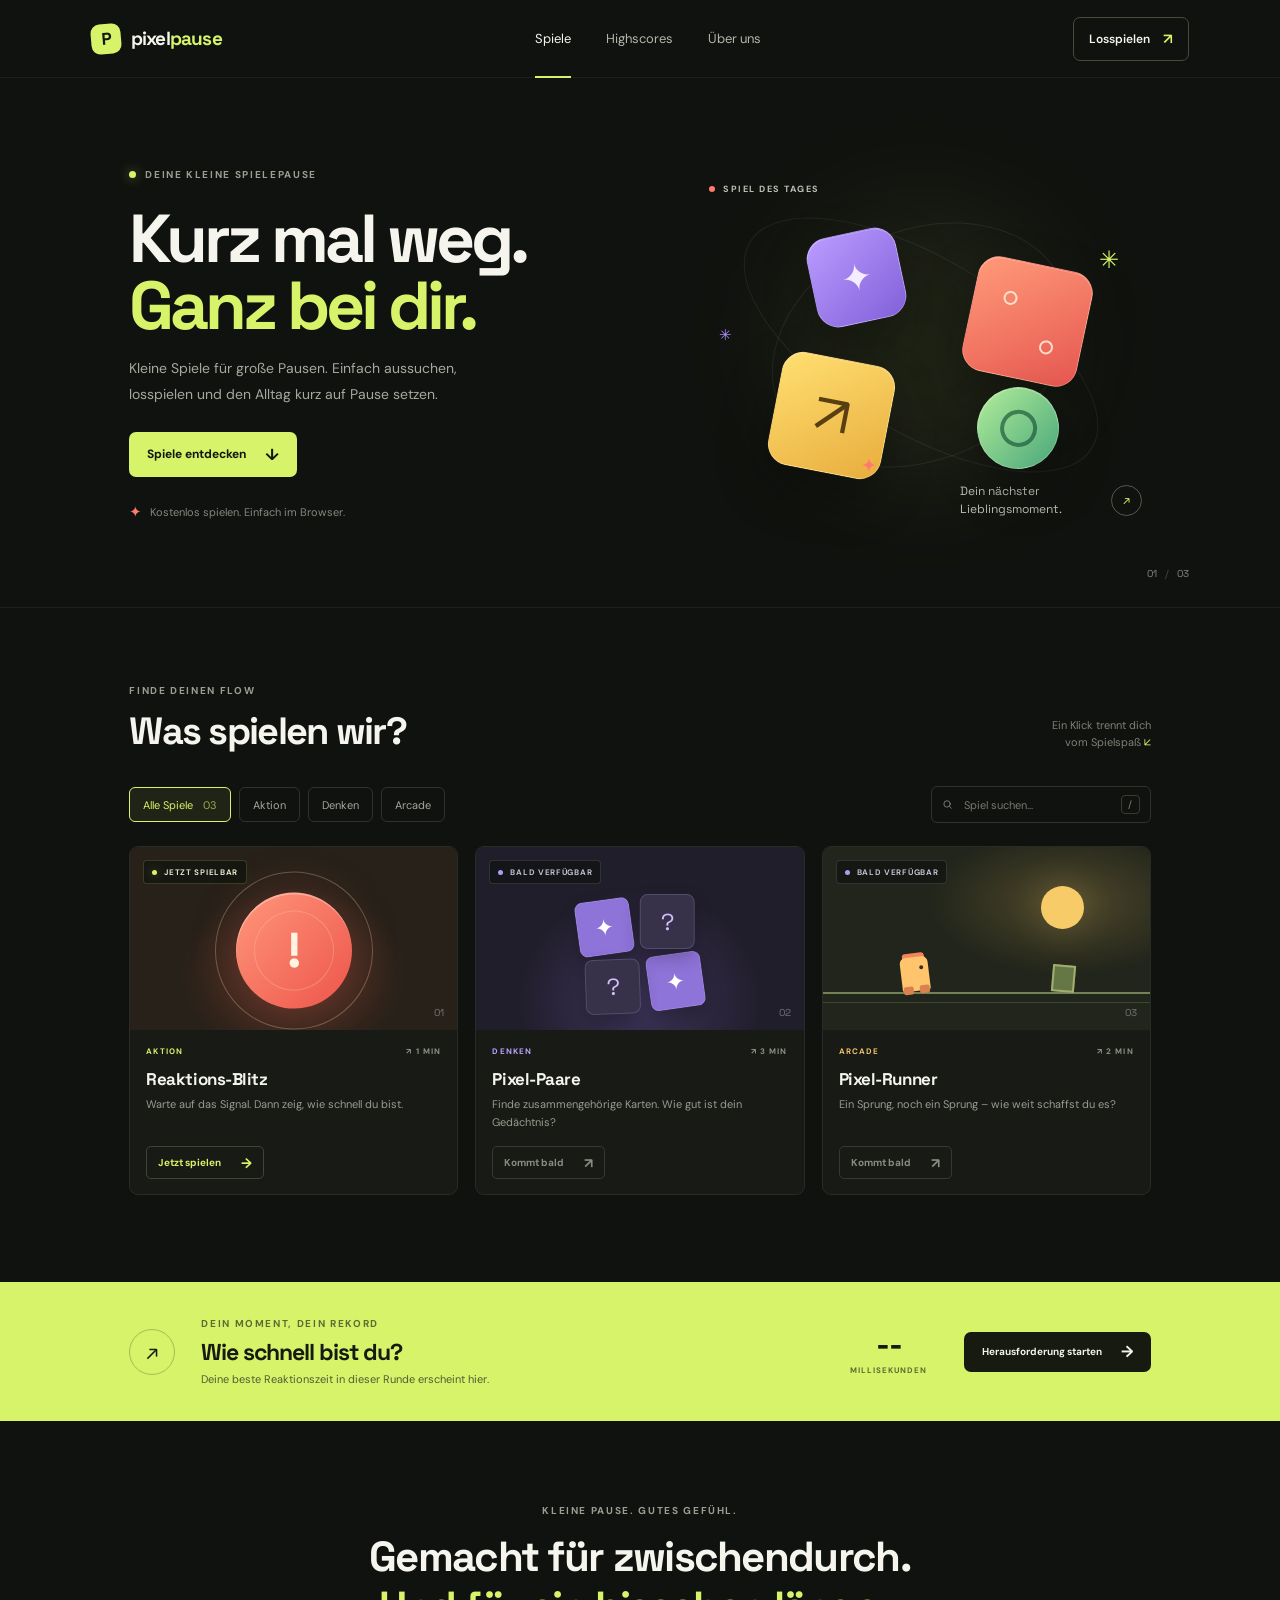
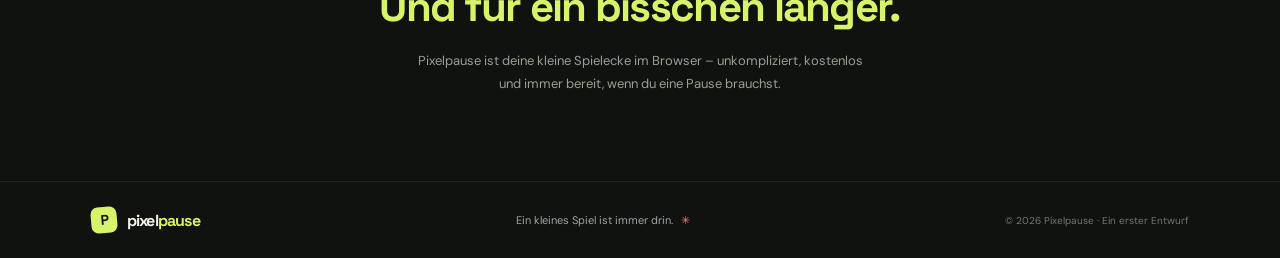
==== index.html @ c8455faa "Create first minigames platform draft Co-authored-by: Copilot <223556219+Copilot@users.noreply.githu" ====
<!doctype html>
<html lang="de">
  <head>
    <meta charset="utf-8">
    <meta name="viewport" content="width=device-width, initial-scale=1">
    <meta name="theme-color" content="#10120f">
    <meta
      name="description"
      content="Entdecke kleine Spiele für zwischendurch auf Pixelpause."
    >
    <title>Pixelpause – kleine Spiele, große Pause</title>
    <link rel="preconnect" href="https://fonts.googleapis.com">
    <link rel="preconnect" href="https://fonts.gstatic.com" crossorigin>
    <link
      href="https://fonts.googleapis.com/css2?family=DM+Sans:wght@400;500;600;700&family=Space+Grotesk:wght@400;500;600;700&display=swap"
      rel="stylesheet"
    >
    <link rel="stylesheet" href="styles.css">
    <script src="script.js" defer></script>
  </head>
  <body>
    <header class="site-header">
      <a class="brand" href="#" aria-label="Pixelpause Startseite">
        <span class="brand-mark" aria-hidden="true">P</span>
        <span>pixel<span class="brand-accent">pause</span></span>
      </a>
      <nav class="main-nav" aria-label="Hauptnavigation">
        <a class="nav-link nav-link-active" href="#spiele">Spiele</a>
        <a class="nav-link" href="#highscores">Highscores</a>
        <a class="nav-link" href="#ueber">Über uns</a>
      </nav>
      <a class="header-cta" href="#spiele">
        Losspielen <span aria-hidden="true">↗</span>
      </a>
    </header>

    <main>
      <section class="hero" aria-labelledby="hero-title">
        <div class="hero-copy">
          <p class="eyebrow"><span class="status-dot"></span> DEINE KLEINE SPIELEPAUSE</p>
          <h1 id="hero-title">Kurz mal weg.<br><span>Ganz bei dir.</span></h1>
          <p class="hero-description">
            Kleine Spiele für große Pausen. Einfach aussuchen, losspielen und
            den Alltag kurz auf Pause setzen.
          </p>
          <a class="button button-primary hero-button" href="#spiele">
            Spiele entdecken <span aria-hidden="true">↓</span>
          </a>
          <div class="hero-note">
            <span class="note-icon" aria-hidden="true">✦</span>
            Kostenlos spielen. Einfach im Browser.
          </div>
        </div>

        <div class="hero-art" aria-label="Illustration aus bunten Spielsteinen">
          <div class="art-glow"></div>
          <div class="art-label"><span></span> SPIEL DES TAGES</div>
          <div class="float-star star-one" aria-hidden="true">✳</div>
          <div class="float-star star-two" aria-hidden="true">✦</div>
          <div class="float-star star-three" aria-hidden="true">✳</div>
          <div class="tile tile-lilac" aria-hidden="true">✦</div>
          <div class="tile tile-coral" aria-hidden="true"></div>
          <div class="tile tile-yellow" aria-hidden="true">↗</div>
          <div class="tile tile-green" aria-hidden="true"></div>
          <div class="hero-art-caption">
            <span>Dein nächster<br>Lieblingsmoment.</span>
            <span class="caption-arrow" aria-hidden="true">↗</span>
          </div>
          <div class="art-orbit orbit-one"></div>
          <div class="art-orbit orbit-two"></div>
        </div>
        <div class="hero-index" aria-hidden="true">01 <span>/</span> 03</div>
      </section>

      <section class="games-section section-wrap" id="spiele" aria-labelledby="games-title">
        <div class="section-heading">
          <div>
            <p class="eyebrow">FINDE DEINEN FLOW</p>
            <h2 id="games-title">Was spielen wir?</h2>
          </div>
          <p class="section-aside">Ein Klick trennt dich<br>vom Spielspaß <span aria-hidden="true">↙</span></p>
        </div>

        <div class="game-tools">
          <div class="filter-list" role="group" aria-label="Spiele nach Kategorie filtern">
            <button class="filter-chip is-active" type="button" data-filter="alle" aria-pressed="true">Alle Spiele <span>03</span></button>
            <button class="filter-chip" type="button" data-filter="aktion" aria-pressed="false">Aktion</button>
            <button class="filter-chip" type="button" data-filter="denken" aria-pressed="false">Denken</button>
            <button class="filter-chip" type="button" data-filter="arcade" aria-pressed="false">Arcade</button>
          </div>
          <label class="search-box">
            <span class="sr-only">Spiele suchen</span>
            <svg viewBox="0 0 24 24" aria-hidden="true">
              <circle cx="10.8" cy="10.8" r="6.8"></circle>
              <path d="m16 16 4.2 4.2"></path>
            </svg>
            <input id="game-search" type="search" placeholder="Spiel suchen..." autocomplete="off">
            <kbd>/</kbd>
          </label>
        </div>

        <p class="sr-only" id="filter-status" aria-live="polite"></p>
        <div class="game-grid" id="game-grid">
          <article class="game-card" data-category="aktion" data-search="reaktions blitz reaktion schnell klicken">
            <div class="card-art card-art-reaction">
              <span class="card-tag"><span></span> JETZT SPIELBAR</span>
              <div class="reaction-art" aria-hidden="true">
                <span class="reaction-ring ring-outer"></span>
                <span class="reaction-ring ring-inner"></span>
                <span class="reaction-core">!</span>
              </div>
              <span class="art-number">01</span>
            </div>
            <div class="card-content">
              <div class="card-meta"><span>AKTION</span><span>↗ 1 MIN</span></div>
              <h3>Reaktions-Blitz</h3>
              <p>Warte auf das Signal. Dann zeig, wie schnell du bist.</p>
              <button class="card-play" type="button" data-open-game>
                Jetzt spielen <span aria-hidden="true">→</span>
              </button>
            </div>
          </article>

          <article class="game-card" data-category="denken" data-search="memory merken paare gedächtnis">
            <div class="card-art card-art-memory">
              <span class="card-tag tag-coming">BALD VERFÜGBAR</span>
              <div class="memory-art" aria-hidden="true">
                <span class="memory-tile memory-one">✦</span>
                <span class="memory-tile memory-two">?</span>
                <span class="memory-tile memory-three">?</span>
                <span class="memory-tile memory-four">✦</span>
              </div>
              <span class="art-number">02</span>
            </div>
            <div class="card-content">
              <div class="card-meta"><span>DENKEN</span><span>↗ 3 MIN</span></div>
              <h3>Pixel-Paare</h3>
              <p>Finde zusammengehörige Karten. Wie gut ist dein Gedächtnis?</p>
              <span class="card-play card-play-disabled">Kommt bald <span aria-hidden="true">↗</span></span>
            </div>
          </article>

          <article class="game-card" data-category="arcade" data-search="pixel runner arcade laufen springen">
            <div class="card-art card-art-runner">
              <span class="card-tag tag-coming">BALD VERFÜGBAR</span>
              <div class="runner-art" aria-hidden="true">
                <span class="runner-sun"></span>
                <span class="runner-ground"></span>
                <span class="runner-block"></span>
                <span class="runner-player"><i></i></span>
              </div>
              <span class="art-number">03</span>
            </div>
            <div class="card-content">
              <div class="card-meta"><span>ARCADE</span><span>↗ 2 MIN</span></div>
              <h3>Pixel-Runner</h3>
              <p>Ein Sprung, noch ein Sprung – wie weit schaffst du es?</p>
              <span class="card-play card-play-disabled">Kommt bald <span aria-hidden="true">↗</span></span>
            </div>
          </article>
        </div>
        <p class="empty-state" id="empty-state" hidden>Kein Spiel gefunden. Versuch einen anderen Suchbegriff.</p>
      </section>

      <section class="score-section" id="highscores" aria-labelledby="score-title">
        <div class="score-inner">
          <div class="score-icon" aria-hidden="true">↗</div>
          <div class="score-copy">
            <p class="eyebrow">DEIN MOMENT, DEIN REKORD</p>
            <h2 id="score-title">Wie schnell bist du?</h2>
            <p>Deine beste Reaktionszeit in dieser Runde erscheint hier.</p>
          </div>
          <div class="score-display">
            <span class="score-value" id="best-score">--</span>
            <span class="score-unit">MILLISEKUNDEN</span>
          </div>
          <button class="button button-light" type="button" data-open-game>
            Herausforderung starten <span aria-hidden="true">→</span>
          </button>
        </div>
      </section>

      <section class="about-section section-wrap" id="ueber" aria-labelledby="about-title">
        <p class="eyebrow">KLEINE PAUSE. GUTES GEFÜHL.</p>
        <h2 id="about-title">Gemacht für zwischendurch.<br><span>Und für ein bisschen länger.</span></h2>
        <p>Pixelpause ist deine kleine Spielecke im Browser – unkompliziert, kostenlos und immer bereit, wenn du eine Pause brauchst.</p>
      </section>
    </main>

    <footer class="site-footer">
      <a class="brand footer-brand" href="#" aria-label="Pixelpause Startseite">
        <span class="brand-mark" aria-hidden="true">P</span>
        <span>pixel<span class="brand-accent">pause</span></span>
      </a>
      <span class="footer-note">Ein kleines Spiel ist immer drin. <span aria-hidden="true">✳</span></span>
      <span class="footer-copy">© 2026 Pixelpause · Ein erster Entwurf</span>
    </footer>

    <dialog class="game-dialog" id="game-dialog" aria-labelledby="dialog-title">
      <div class="dialog-shell">
        <div class="dialog-header">
          <a class="brand" href="#" aria-label="Pixelpause">
            <span class="brand-mark" aria-hidden="true">P</span>
            <span>pixel<span class="brand-accent">pause</span></span>
          </a>
          <button class="dialog-close" id="close-game" type="button" aria-label="Spiel schließen">×</button>
        </div>
        <div class="dialog-body">
          <p class="eyebrow"><span class="status-dot"></span> DEIN MINI-SPIEL</p>
          <h2 id="dialog-title">Reaktions-Blitz</h2>
          <p class="dialog-description">Warte, bis das Feld grün wird – und klick dann so schnell du kannst.</p>
          <div class="game-board" id="game-board">
            <span class="board-decoration board-decoration-one" aria-hidden="true">✳</span>
            <span class="board-decoration board-decoration-two" aria-hidden="true">✦</span>
            <div class="game-message" id="game-message" aria-live="polite">
              <span class="message-symbol" aria-hidden="true">✳</span>
              <span>Bereit für einen Reflex-Test?</span>
            </div>
            <button class="reaction-target" id="reaction-target" type="button" disabled>
              <span class="sr-only">Jetzt klicken</span>
              <span aria-hidden="true">KLICK!</span>
            </button>
          </div>
          <div class="game-footer">
            <span>Dein bester Versuch <strong id="dialog-best">--</strong></span>
            <button class="button button-primary" id="start-game" type="button">Spiel starten <span aria-hidden="true">→</span></button>
          </div>
          <p class="game-hint">Tipp: Zu früh geklickt? Kein Problem, versuch's nochmal.</p>
        </div>
      </div>
    </dialog>
  </body>
</html>
---- styles.css ----
:root {
  color-scheme: dark;
  --background: #10120f;
  --surface: #181a16;
  --surface-raised: #20221d;
  --text: #f5f4ed;
  --muted: #9c9e92;
  --line: #30322b;
  --lime: #d7f36a;
  --coral: #ff796e;
  --font-display: "Space Grotesk", sans-serif;
  --font-body: "DM Sans", sans-serif;
}

* {
  box-sizing: border-box;
}

html {
  scroll-behavior: smooth;
}

body {
  min-width: 320px;
  margin: 0;
  background: var(--background);
  color: var(--text);
  font-family: var(--font-body);
  -webkit-font-smoothing: antialiased;
}

button,
input {
  font: inherit;
}

button,
a {
  -webkit-tap-highlight-color: transparent;
}

a {
  color: inherit;
  text-decoration: none;
}

button:focus-visible,
a:focus-visible,
input:focus-visible {
  outline: 2px solid var(--lime);
  outline-offset: 4px;
}

.sr-only {
  position: absolute;
  width: 1px;
  height: 1px;
  padding: 0;
  overflow: hidden;
  clip: rect(0, 0, 0, 0);
  white-space: nowrap;
  clip-path: inset(50%);
  border: 0;
}

.site-header {
  height: 78px;
  padding: 0 7.1%;
  display: flex;
  align-items: center;
  justify-content: space-between;
  border-bottom: 1px solid rgba(255, 255, 255, 0.06);
}

.brand {
  display: inline-flex;
  align-items: center;
  gap: 10px;
  font-family: var(--font-display);
  font-size: 19px;
  font-weight: 700;
  letter-spacing: -0.8px;
}

.brand-mark {
  display: grid;
  width: 30px;
  height: 30px;
  place-items: center;
  border-radius: 9px;
  background: var(--lime);
  color: #14170e;
  font-size: 17px;
  transform: rotate(-5deg);
}

.brand-accent {
  color: var(--lime);
}

.main-nav {
  display: flex;
  align-items: center;
  gap: 35px;
  height: 100%;
}

.nav-link {
  position: relative;
  display: grid;
  height: 100%;
  place-items: center;
  color: #b4b5aa;
  font-size: 13px;
  transition: color 160ms ease;
}

.nav-link:hover,
.nav-link-active {
  color: var(--text);
}

.nav-link-active::after {
  position: absolute;
  right: 0;
  bottom: -1px;
  left: 0;
  height: 2px;
  background: var(--lime);
  content: "";
}

.header-cta {
  display: inline-flex;
  align-items: center;
  gap: 13px;
  padding: 11px 15px;
  border: 1px solid #484a3c;
  border-radius: 7px;
  font-size: 12px;
  font-weight: 600;
  transition: border-color 160ms ease, background 160ms ease;
}

.header-cta:hover {
  border-color: var(--lime);
  background: rgba(215, 243, 106, 0.06);
}

.header-cta span {
  color: var(--lime);
  font-size: 15px;
}

.hero {
  position: relative;
  min-height: 530px;
  padding: 88px 10.1% 83px;
  display: grid;
  grid-template-columns: 1fr 0.9fr;
  align-items: center;
  gap: 5%;
  overflow: hidden;
  border-bottom: 1px solid rgba(255, 255, 255, 0.06);
}

.hero-copy {
  position: relative;
  z-index: 1;
  max-width: 510px;
}

.eyebrow {
  margin: 0;
  color: var(--muted);
  font-size: 10px;
  font-weight: 700;
  letter-spacing: 1.65px;
}

.hero .eyebrow {
  display: flex;
  align-items: center;
  gap: 9px;
}

.status-dot,
.card-tag > span {
  width: 7px;
  height: 7px;
  border-radius: 50%;
  background: var(--lime);
  box-shadow: 0 0 12px rgba(215, 243, 106, 0.48);
}

h1,
h2,
h3,
p {
  margin-top: 0;
}

h1,
h2,
h3 {
  font-family: var(--font-display);
}

.hero h1 {
  margin: 24px 0 17px;
  font-size: clamp(44px, 5.3vw, 70px);
  line-height: 0.99;
  letter-spacing: -4px;
}

.hero h1 span,
.about-section h2 span {
  color: var(--lime);
}

.hero-description {
  max-width: 390px;
  margin-bottom: 25px;
  color: #a7a89d;
  font-size: 14px;
  line-height: 1.8;
}

.button {
  display: inline-flex;
  min-height: 45px;
  align-items: center;
  justify-content: center;
  gap: 19px;
  padding: 0 18px;
  border: 0;
  border-radius: 7px;
  cursor: pointer;
  font-size: 12px;
  font-weight: 700;
  transition: transform 160ms ease, background 160ms ease;
}

.button:hover {
  transform: translateY(-2px);
}

.button-primary {
  background: var(--lime);
  color: #15170e;
}

.button-primary:hover {
  background: #e1fb7c;
}

.button span {
  font-size: 16px;
}

.hero-note {
  display: flex;
  align-items: center;
  gap: 8px;
  margin-top: 25px;
  color: #85877c;
  font-size: 11px;
}

.note-icon {
  color: var(--coral);
  font-size: 15px;
}

.hero-art {
  position: relative;
  width: min(100%, 470px);
  height: 350px;
  justify-self: end;
}

.art-glow {
  position: absolute;
  top: 50%;
  left: 50%;
  width: 270px;
  height: 270px;
  border-radius: 50%;
  background: rgba(215, 243, 106, 0.08);
  filter: blur(55px);
  transform: translate(-50%, -50%);
}

.art-label {
  position: absolute;
  top: 13px;
  left: 4%;
  display: flex;
  align-items: center;
  gap: 8px;
  color: #bfc0b6;
  font-size: 9px;
  font-weight: 700;
  letter-spacing: 1.5px;
}

.art-label span {
  width: 6px;
  height: 6px;
  border-radius: 50%;
  background: var(--coral);
}

.tile {
  position: absolute;
  z-index: 1;
  display: grid;
  place-items: center;
  border: 1px solid rgba(255, 255, 255, 0.2);
  border-radius: 22px;
  box-shadow: 0 20px 50px rgba(0, 0, 0, 0.27), inset 0 1px rgba(255, 255, 255, 0.2);
}

.tile-lilac {
  top: 62px;
  left: 26%;
  width: 91px;
  height: 91px;
  background: linear-gradient(145deg, #ba9bff, #8261d9);
  color: #f4edff;
  font-size: 38px;
  transform: rotate(-12deg);
}

.tile-coral {
  top: 93px;
  right: 14%;
  width: 117px;
  height: 117px;
  background: linear-gradient(145deg, #ff9a79, #e65750);
  transform: rotate(12deg);
}

.tile-coral::before,
.tile-coral::after {
  position: absolute;
  width: 10px;
  height: 10px;
  border: 2px solid rgba(255, 241, 220, 0.85);
  border-radius: 50%;
  content: "";
}

.tile-coral::before {
  top: 31px;
  left: 29px;
}

.tile-coral::after {
  right: 27px;
  bottom: 29px;
}

.tile-yellow {
  top: 188px;
  left: 18%;
  width: 115px;
  height: 115px;
  background: linear-gradient(145deg, #ffdf71, #e8ad3d);
  color: #593f12;
  font-size: 57px;
  transform: rotate(11deg);
}

.tile-green {
  top: 217px;
  right: 20%;
  width: 82px;
  height: 82px;
  border-radius: 50%;
  background: linear-gradient(145deg, #b1ed9a, #4aa77a);
  transform: rotate(-12deg);
}

.tile-green::after {
  width: 29px;
  height: 29px;
  border: 4px solid rgba(19, 76, 49, 0.62);
  border-radius: 50%;
  content: "";
}

.float-star {
  position: absolute;
  z-index: 2;
  color: var(--lime);
}

.star-one {
  top: 74px;
  right: 7%;
  font-size: 24px;
}

.star-two {
  bottom: 42px;
  left: 37%;
  color: var(--coral);
  font-size: 19px;
}

.star-three {
  top: 155px;
  left: 6%;
  color: #a98af6;
  font-size: 15px;
}

.hero-art-caption {
  position: absolute;
  right: 2%;
  bottom: 1px;
  display: flex;
  width: 182px;
  align-items: center;
  justify-content: space-between;
  color: #bdbeb4;
  font-family: var(--font-display);
  font-size: 12px;
  line-height: 1.55;
}

.caption-arrow {
  display: grid;
  width: 31px;
  height: 31px;
  place-items: center;
  border: 1px solid #56584c;
  border-radius: 50%;
  color: var(--lime);
}

.art-orbit {
  position: absolute;
  top: 50%;
  left: 50%;
  width: 310px;
  height: 230px;
  border: 1px solid rgba(255, 255, 255, 0.07);
  border-radius: 50%;
  transform: translate(-50%, -50%) rotate(-24deg);
}

.orbit-two {
  width: 400px;
  height: 175px;
  transform: translate(-50%, -50%) rotate(31deg);
}

.hero-index {
  position: absolute;
  right: 7.1%;
  bottom: 27px;
  color: #85877c;
  font-family: var(--font-display);
  font-size: 10px;
}

.hero-index span {
  padding: 0 5px;
  color: #484a40;
}

.section-wrap {
  padding-right: 10.1%;
  padding-left: 10.1%;
}

.games-section {
  padding-top: 76px;
  padding-bottom: 87px;
}

.section-heading {
  display: flex;
  align-items: end;
  justify-content: space-between;
  margin-bottom: 31px;
}

.section-heading .eyebrow {
  margin-bottom: 10px;
}

.section-heading h2,
.score-copy h2,
.about-section h2 {
  margin-bottom: 0;
  font-size: clamp(28px, 3vw, 38px);
  letter-spacing: -1.7px;
}

.section-aside {
  margin: 0 0 3px;
  color: #7e8076;
  font-size: 11px;
  line-height: 1.6;
  text-align: right;
}

.section-aside span {
  color: var(--lime);
}

.game-tools {
  display: flex;
  align-items: center;
  justify-content: space-between;
  gap: 20px;
  margin-bottom: 23px;
}

.filter-list {
  display: flex;
  flex-wrap: wrap;
  gap: 8px;
}

.filter-chip {
  min-height: 35px;
  padding: 0 13px;
  border: 1px solid #30322b;
  border-radius: 6px;
  background: transparent;
  color: #a5a69c;
  cursor: pointer;
  font-size: 11px;
  transition: border-color 150ms ease, color 150ms ease, background 150ms ease;
}

.filter-chip:hover {
  border-color: #62644f;
  color: var(--text);
}

.filter-chip.is-active {
  border-color: var(--lime);
  background: rgba(215, 243, 106, 0.08);
  color: var(--lime);
}

.filter-chip span {
  margin-left: 7px;
  color: inherit;
  opacity: 0.65;
}

.search-box {
  display: flex;
  width: 220px;
  height: 37px;
  flex-shrink: 0;
  align-items: center;
  gap: 9px;
  padding: 0 10px;
  border: 1px solid #30322b;
  border-radius: 6px;
  color: #8d8f84;
}

.search-box:focus-within {
  border-color: #767a5a;
}

.search-box svg {
  width: 15px;
  height: 15px;
  fill: none;
  stroke: currentColor;
  stroke-linecap: round;
  stroke-width: 1.7;
}

.search-box input {
  width: 100%;
  min-width: 0;
  border: 0;
  outline: 0;
  background: transparent;
  color: var(--text);
  font-size: 11px;
}

.search-box input::placeholder {
  color: #77796f;
}

.search-box kbd {
  display: grid;
  width: 19px;
  height: 19px;
  flex-shrink: 0;
  place-items: center;
  border: 1px solid #393b33;
  border-radius: 4px;
  color: #82847a;
  font-family: var(--font-body);
  font-size: 10px;
}

.game-grid {
  display: grid;
  grid-template-columns: repeat(3, minmax(0, 1fr));
  gap: 17px;
}

.game-card {
  min-width: 0;
  overflow: hidden;
  border: 1px solid #292b25;
  border-radius: 9px;
  background: var(--surface);
  transition: transform 180ms ease, border-color 180ms ease;
}

.game-card:hover {
  transform: translateY(-4px);
  border-color: #505344;
}

.game-card[hidden] {
  display: none;
}

.card-art {
  position: relative;
  height: 183px;
  overflow: hidden;
}

.card-art-reaction {
  background:
    radial-gradient(ellipse at 50% 70%, rgba(245, 100, 79, 0.26), transparent 49%),
    #272119;
}

.card-art-memory {
  background:
    radial-gradient(ellipse at 50% 85%, rgba(165, 133, 255, 0.22), transparent 52%),
    #211e2c;
}

.card-art-runner {
  background:
    radial-gradient(ellipse at 75% 30%, rgba(255, 211, 107, 0.2), transparent 40%),
    #22251b;
}

.card-tag {
  position: absolute;
  z-index: 2;
  top: 13px;
  left: 13px;
  display: inline-flex;
  align-items: center;
  gap: 7px;
  padding: 6px 8px;
  border: 1px solid rgba(215, 243, 106, 0.18);
  border-radius: 4px;
  background: rgba(16, 18, 15, 0.68);
  color: #e2e8c8;
  font-size: 8px;
  font-weight: 700;
  letter-spacing: 0.7px;
}

.card-tag > span {
  width: 5px;
  height: 5px;
}

.tag-coming {
  border-color: rgba(255, 255, 255, 0.12);
  color: #c3c0d0;
}

.tag-coming::before {
  width: 5px;
  height: 5px;
  border-radius: 50%;
  background: #b29af3;
  content: "";
}

.art-number {
  position: absolute;
  right: 13px;
  bottom: 11px;
  color: rgba(255, 255, 255, 0.37);
  font-family: var(--font-display);
  font-size: 10px;
}

.reaction-art {
  position: absolute;
  top: 50%;
  left: 50%;
  display: grid;
  width: 116px;
  height: 116px;
  place-items: center;
  border-radius: 50%;
  background: linear-gradient(145deg, #ff967a, #ed554b);
  box-shadow: 0 0 50px rgba(249, 101, 79, 0.21), inset 0 2px rgba(255, 255, 255, 0.3);
  transform: translate(-50%, -40%) rotate(-12deg);
}

.reaction-ring {
  position: absolute;
  border: 1px solid rgba(255, 210, 170, 0.29);
  border-radius: 50%;
}

.ring-outer {
  width: 158px;
  height: 158px;
}

.ring-inner {
  width: 80px;
  height: 80px;
}

.reaction-core {
  color: #fff3e1;
  font-family: var(--font-display);
  font-size: 49px;
  font-weight: 700;
  transform: rotate(12deg);
}

.memory-art {
  position: absolute;
  top: 51%;
  left: 50%;
  display: grid;
  grid-template-columns: repeat(2, 55px);
  gap: 8px;
  transform: translate(-50%, -38%) rotate(-8deg);
}

.memory-tile {
  display: grid;
  width: 55px;
  height: 55px;
  place-items: center;
  border: 1px solid rgba(213, 203, 255, 0.18);
  border-radius: 8px;
  background: #373149;
  color: #d0beff;
  font-family: var(--font-display);
  font-size: 23px;
  box-shadow: 0 8px 18px rgba(0, 0, 0, 0.24);
}

.memory-one,
.memory-four {
  background: #8e73d8;
  color: #fff;
}

.memory-two {
  transform: translateY(3px) rotate(8deg);
}

.memory-three {
  transform: translateY(-3px) rotate(6deg);
}

.runner-art {
  position: absolute;
  inset: 0;
}

.runner-sun {
  position: absolute;
  top: 39px;
  right: 66px;
  width: 43px;
  height: 43px;
  border-radius: 50%;
  background: #f8cb69;
  box-shadow: 0 0 38px rgba(255, 205, 102, 0.22);
}

.runner-ground {
  position: absolute;
  right: 0;
  bottom: 36px;
  left: 0;
  height: 2px;
  background: #738254;
}

.runner-ground::after {
  position: absolute;
  top: 10px;
  right: -15px;
  width: 110%;
  height: 1px;
  background: rgba(180, 203, 133, 0.2);
  content: "";
}

.runner-block {
  position: absolute;
  right: 75px;
  bottom: 38px;
  width: 23px;
  height: 27px;
  border: 2px solid #9fae6e;
  background: #667746;
  transform: rotate(5deg);
}

.runner-player {
  position: absolute;
  bottom: 39px;
  left: 78px;
  width: 28px;
  height: 34px;
  border-radius: 6px 6px 2px 2px;
  background: #ffc46c;
  box-shadow: 0 -7px 0 -3px #f1845a;
  transform: rotate(-7deg);
}

.runner-player::before,
.runner-player::after {
  position: absolute;
  bottom: -3px;
  width: 10px;
  height: 8px;
  border-radius: 2px;
  background: #d98250;
  content: "";
}

.runner-player::before {
  left: 1px;
}

.runner-player::after {
  right: 1px;
}

.runner-player i {
  position: absolute;
  top: 9px;
  right: 5px;
  width: 4px;
  height: 4px;
  border-radius: 50%;
  background: #2d3020;
}

.card-content {
  padding: 16px 16px 15px;
}

.card-meta {
  display: flex;
  align-items: center;
  justify-content: space-between;
  color: #8e9085;
  font-size: 8px;
  font-weight: 700;
  letter-spacing: 1.15px;
}

.card-meta span:first-child {
  color: var(--lime);
}

.game-card:nth-child(2) .card-meta span:first-child {
  color: #bca3ff;
}

.game-card:nth-child(3) .card-meta span:first-child {
  color: #f2c56b;
}

.card-content h3 {
  margin: 12px 0 5px;
  font-size: 17px;
  letter-spacing: -0.45px;
}

.card-content p {
  min-height: 38px;
  margin-bottom: 13px;
  color: #999b90;
  font-size: 11px;
  line-height: 1.65;
}

.card-play {
  display: inline-flex;
  min-height: 33px;
  align-items: center;
  justify-content: space-between;
  gap: 20px;
  padding: 0 11px;
  border: 1px solid #414438;
  border-radius: 5px;
  background: transparent;
  color: var(--lime);
  cursor: pointer;
  font-size: 10px;
  font-weight: 700;
  transition: background 150ms ease, border-color 150ms ease;
}

.card-play:hover {
  border-color: var(--lime);
  background: rgba(215, 243, 106, 0.07);
}

.card-play span {
  font-size: 14px;
}

.card-play-disabled {
  border-color: #373831;
  color: #898b80;
  cursor: default;
}

.card-play-disabled:hover {
  border-color: #373831;
  background: transparent;
}

.empty-state {
  margin: 25px 0 0;
  color: var(--muted);
  font-size: 13px;
  text-align: center;
}

.score-section {
  padding: 35px 10.1%;
  background: #d7f36a;
  color: #171a11;
}

.score-inner {
  display: grid;
  grid-template-columns: 52px 1fr auto auto;
  align-items: center;
  gap: 20px;
}

.score-icon {
  display: grid;
  width: 46px;
  height: 46px;
  place-items: center;
  border: 1px solid rgba(23, 26, 17, 0.25);
  border-radius: 50%;
  font-family: var(--font-display);
  font-size: 21px;
}

.score-copy .eyebrow {
  margin-bottom: 7px;
  color: #606a34;
}

.score-copy h2 {
  font-size: 23px;
  letter-spacing: -1px;
}

.score-copy > p:last-child {
  margin: 5px 0 0;
  color: #535b35;
  font-size: 11px;
}

.score-display {
  min-width: 110px;
  text-align: center;
}

.score-value {
  display: block;
  font-family: var(--font-display);
  font-size: 32px;
  font-weight: 700;
  letter-spacing: -1.5px;
  line-height: 1;
}

.score-unit {
  display: block;
  margin-top: 5px;
  color: #606a34;
  font-size: 8px;
  font-weight: 700;
  letter-spacing: 1px;
}

.button-light {
  min-height: 40px;
  background: #171a11;
  color: #f2f4e9;
  font-size: 10px;
}

.button-light:hover {
  background: #303525;
}

.about-section {
  padding-top: 83px;
  padding-bottom: 86px;
  text-align: center;
}

.about-section .eyebrow {
  margin-bottom: 15px;
}

.about-section h2 {
  font-size: clamp(28px, 3.4vw, 42px);
  line-height: 1.2;
}

.about-section > p:last-child {
  max-width: 450px;
  margin: 17px auto 0;
  color: #9c9e92;
  font-size: 13px;
  line-height: 1.75;
}

.site-footer {
  min-height: 77px;
  padding: 17px 7.1%;
  display: flex;
  align-items: center;
  justify-content: space-between;
  border-top: 1px solid rgba(255, 255, 255, 0.07);
}

.footer-brand {
  font-size: 16px;
}

.footer-brand .brand-mark {
  width: 26px;
  height: 26px;
  border-radius: 7px;
  font-size: 14px;
}

.footer-note {
  color: #a4a59b;
  font-size: 11px;
}

.footer-note span {
  margin-left: 5px;
  color: var(--coral);
}

.footer-copy {
  color: #74766d;
  font-size: 10px;
}

.game-dialog {
  width: min(560px, calc(100% - 28px));
  max-width: none;
  max-height: min(760px, calc(100% - 28px));
  padding: 0;
  overflow: auto;
  border: 1px solid #3a3c33;
  border-radius: 13px;
  background: #151713;
  color: var(--text);
  box-shadow: 0 30px 100px rgba(0, 0, 0, 0.6);
}

.game-dialog::backdrop {
  background: rgba(7, 8, 6, 0.8);
  backdrop-filter: blur(6px);
}

.dialog-shell {
  padding: 0 28px 25px;
}

.dialog-header {
  height: 66px;
  display: flex;
  align-items: center;
  justify-content: space-between;
  border-bottom: 1px solid #2c2e28;
}

.dialog-header .brand {
  font-size: 16px;
}

.dialog-header .brand-mark {
  width: 26px;
  height: 26px;
  border-radius: 7px;
  font-size: 14px;
}

.dialog-close {
  display: grid;
  width: 33px;
  height: 33px;
  place-items: center;
  border: 1px solid #3b3d34;
  border-radius: 50%;
  background: transparent;
  color: #c3c4ba;
  cursor: pointer;
  font-size: 23px;
  line-height: 1;
}

.dialog-close:hover {
  border-color: #77796a;
  color: #fff;
}

.dialog-body {
  padding-top: 29px;
  text-align: center;
}

.dialog-body .eyebrow {
  display: flex;
  align-items: center;
  justify-content: center;
  gap: 8px;
}

.dialog-body h2 {
  margin: 12px 0 7px;
  font-size: 31px;
  letter-spacing: -1.3px;
}

.dialog-description {
  margin-bottom: 21px;
  color: #a0a297;
  font-size: 12px;
  line-height: 1.6;
}

.game-board {
  position: relative;
  display: grid;
  min-height: 245px;
  place-items: center;
  overflow: hidden;
  border: 1px solid #32342b;
  border-radius: 9px;
  background:
    radial-gradient(ellipse at center, rgba(215, 243, 106, 0.06), transparent 55%),
    #1c1f19;
  transition: background 180ms ease, border-color 180ms ease;
}

.game-board.is-countdown {
  background:
    radial-gradient(ellipse at center, rgba(255, 190, 85, 0.11), transparent 58%),
    #201e18;
}

.game-board.is-ready {
  border-color: #8eaf45;
  background:
    radial-gradient(ellipse at center, rgba(215, 243, 106, 0.2), transparent 65%),
    #20291b;
}

.game-board.is-finished {
  background:
    radial-gradient(ellipse at center, rgba(215, 243, 106, 0.11), transparent 60%),
    #1d2119;
}

.board-decoration {
  position: absolute;
  color: rgba(215, 243, 106, 0.4);
  pointer-events: none;
}

.board-decoration-one {
  top: 25px;
  left: 35px;
  font-size: 23px;
}

.board-decoration-two {
  right: 41px;
  bottom: 29px;
  color: rgba(255, 121, 110, 0.55);
  font-size: 18px;
}

.game-message {
  position: relative;
  z-index: 1;
  display: flex;
  max-width: 75%;
  flex-direction: column;
  align-items: center;
  gap: 13px;
  color: #d6d7ce;
  font-family: var(--font-display);
  font-size: 16px;
  pointer-events: none;
}

.message-symbol {
  color: var(--lime);
  font-size: 30px;
}

.game-board.is-ready .game-message {
  color: var(--lime);
  font-weight: 700;
}

.game-board.is-ready .message-symbol {
  display: none;
}

.game-board.is-finished .message-symbol {
  color: var(--coral);
}

.reaction-target {
  position: absolute;
  z-index: 2;
  display: grid;
  width: 120px;
  height: 120px;
  place-items: center;
  border: 2px solid rgba(238, 255, 201, 0.7);
  border-radius: 50%;
  background: #c6ed62;
  color: #19210e;
  cursor: pointer;
  font-family: var(--font-display);
  font-size: 16px;
  font-weight: 700;
  box-shadow: 0 0 0 12px rgba(215, 243, 106, 0.13), 0 0 45px rgba(215, 243, 106, 0.35);
  animation: target-pop 180ms ease-out;
}

.reaction-target:disabled {
  display: none;
}

.reaction-target:hover {
  background: #e0ff88;
  transform: scale(1.05);
}

@keyframes target-pop {
  from {
    opacity: 0;
    transform: scale(0.7);
  }
  to {
    opacity: 1;
    transform: scale(1);
  }
}

.game-footer {
  display: flex;
  align-items: center;
  justify-content: space-between;
  gap: 15px;
  margin-top: 18px;
  color: #9b9d92;
  font-size: 11px;
}

.game-footer strong {
  margin-left: 5px;
  color: var(--lime);
  font-family: var(--font-display);
  font-size: 13px;
}

.game-footer .button {
  min-height: 39px;
}

.game-hint {
  margin: 15px 0 0;
  color: #77796f;
  font-size: 10px;
}

@media (max-width: 900px) {
  .site-header {
    padding-right: 5%;
    padding-left: 5%;
  }

  .hero {
    padding-right: 7%;
    padding-left: 7%;
    gap: 2%;
  }

  .hero h1 {
    font-size: clamp(42px, 6vw, 62px);
  }

  .hero-art {
    transform: scale(0.88);
    transform-origin: center right;
  }

  .section-wrap,
  .score-section {
    padding-right: 7%;
    padding-left: 7%;
  }

  .card-art {
    height: 155px;
  }

  .score-inner {
    grid-template-columns: 45px 1fr auto;
    gap: 15px;
  }

  .score-icon {
    width: 40px;
    height: 40px;
  }

  .score-inner .button {
    grid-column: 2 / -1;
    justify-self: end;
  }
}

@media (max-width: 640px) {
  .site-header {
    height: 66px;
    padding: 0 20px;
  }

  .brand {
    gap: 8px;
    font-size: 17px;
  }

  .brand-mark {
    width: 27px;
    height: 27px;
  }

  .main-nav {
    gap: 18px;
  }

  .nav-link {
    font-size: 11px;
  }

  .header-cta {
    display: none;
  }

  .hero {
    min-height: auto;
    padding: 55px 25px 51px;
    grid-template-columns: 1fr;
    gap: 5px;
  }

  .hero h1 {
    margin-top: 18px;
    font-size: clamp(45px, 12vw, 64px);
    letter-spacing: -3px;
  }

  .hero-description {
    max-width: 350px;
    font-size: 13px;
  }

  .hero-note {
    margin-top: 18px;
  }

  .hero-art {
    width: min(100%, 420px);
    height: 280px;
    justify-self: center;
    margin-top: 15px;
    transform: scale(0.89);
    transform-origin: center;
  }

  .hero-index {
    right: 22px;
    bottom: 17px;
  }

  .section-wrap {
    padding-right: 22px;
    padding-left: 22px;
  }

  .games-section {
    padding-top: 57px;
    padding-bottom: 59px;
  }

  .section-heading {
    align-items: start;
    margin-bottom: 24px;
  }

  .section-heading h2 {
    font-size: 29px;
  }

  .section-aside {
    display: none;
  }

  .game-tools {
    align-items: stretch;
    flex-direction: column;
    gap: 13px;
  }

  .filter-list {
    gap: 6px;
  }

  .filter-chip {
    min-height: 33px;
    padding: 0 10px;
    font-size: 10px;
  }

  .search-box {
    width: 100%;
    height: 39px;
  }

  .game-grid {
    grid-template-columns: 1fr;
    gap: 13px;
  }

  .game-card {
    display: grid;
    grid-template-columns: 40% 1fr;
  }

  .card-art {
    height: auto;
    min-height: 185px;
  }

  .card-tag {
    top: 10px;
    left: 9px;
    gap: 5px;
    padding: 5px 6px;
    font-size: 7px;
    letter-spacing: 0.3px;
  }

  .reaction-art {
    width: 77px;
    height: 77px;
  }

  .reaction-core {
    font-size: 35px;
  }

  .ring-outer {
    width: 109px;
    height: 109px;
  }

  .ring-inner {
    width: 54px;
    height: 54px;
  }

  .memory-art {
    grid-template-columns: repeat(2, 39px);
    gap: 5px;
  }

  .memory-tile {
    width: 39px;
    height: 39px;
    font-size: 17px;
  }

  .runner-sun {
    top: 48px;
    right: 24px;
    width: 30px;
    height: 30px;
  }

  .runner-block {
    right: 23px;
  }

  .runner-player {
    left: 22px;
  }

  .card-content {
    padding: 14px 12px 13px;
  }

  .card-content h3 {
    margin-top: 10px;
    font-size: 15px;
  }

  .card-content p {
    min-height: 0;
    margin-bottom: 10px;
    font-size: 10px;
  }

  .card-meta {
    font-size: 7px;
    letter-spacing: 0.6px;
  }

  .score-section {
    padding: 26px 22px;
  }

  .score-inner {
    grid-template-columns: 42px 1fr auto;
    gap: 13px 10px;
  }

  .score-icon {
    width: 37px;
    height: 37px;
    font-size: 17px;
  }

  .score-copy h2 {
    font-size: 18px;
  }

  .score-copy > p:last-child {
    max-width: 190px;
    font-size: 10px;
    line-height: 1.45;
  }

  .score-display {
    min-width: 66px;
  }

  .score-value {
    font-size: 25px;
  }

  .score-unit {
    font-size: 6px;
    letter-spacing: 0.5px;
  }

  .score-inner .button {
    grid-column: 2 / -1;
    justify-self: stretch;
  }

  .about-section {
    padding-top: 61px;
    padding-bottom: 62px;
  }

  .about-section h2 {
    font-size: 29px;
  }

  .about-section > p:last-child {
    font-size: 12px;
  }

  .site-footer {
    min-height: 80px;
    padding: 15px 20px;
    flex-wrap: wrap;
    gap: 12px;
  }

  .footer-brand {
    font-size: 14px;
  }

  .footer-note {
    display: none;
  }

  .footer-copy {
    font-size: 9px;
  }

  .dialog-shell {
    padding: 0 17px 20px;
  }

  .dialog-header {
    height: 59px;
  }

  .dialog-body {
    padding-top: 22px;
  }

  .dialog-body h2 {
    font-size: 27px;
  }

  .dialog-description {
    font-size: 11px;
  }

  .game-board {
    min-height: 215px;
  }

  .reaction-target {
    width: 105px;
    height: 105px;
  }

  .game-footer {
    align-items: flex-start;
  }

  .game-footer .button {
    gap: 10px;
    padding: 0 12px;
    font-size: 10px;
  }
}

@media (prefers-reduced-motion: reduce) {
  *,
  *::before,
  *::after {
    scroll-behavior: auto !important;
    animation-duration: 0.01ms !important;
    animation-iteration-count: 1 !important;
    transition-duration: 0.01ms !important;
  }
}
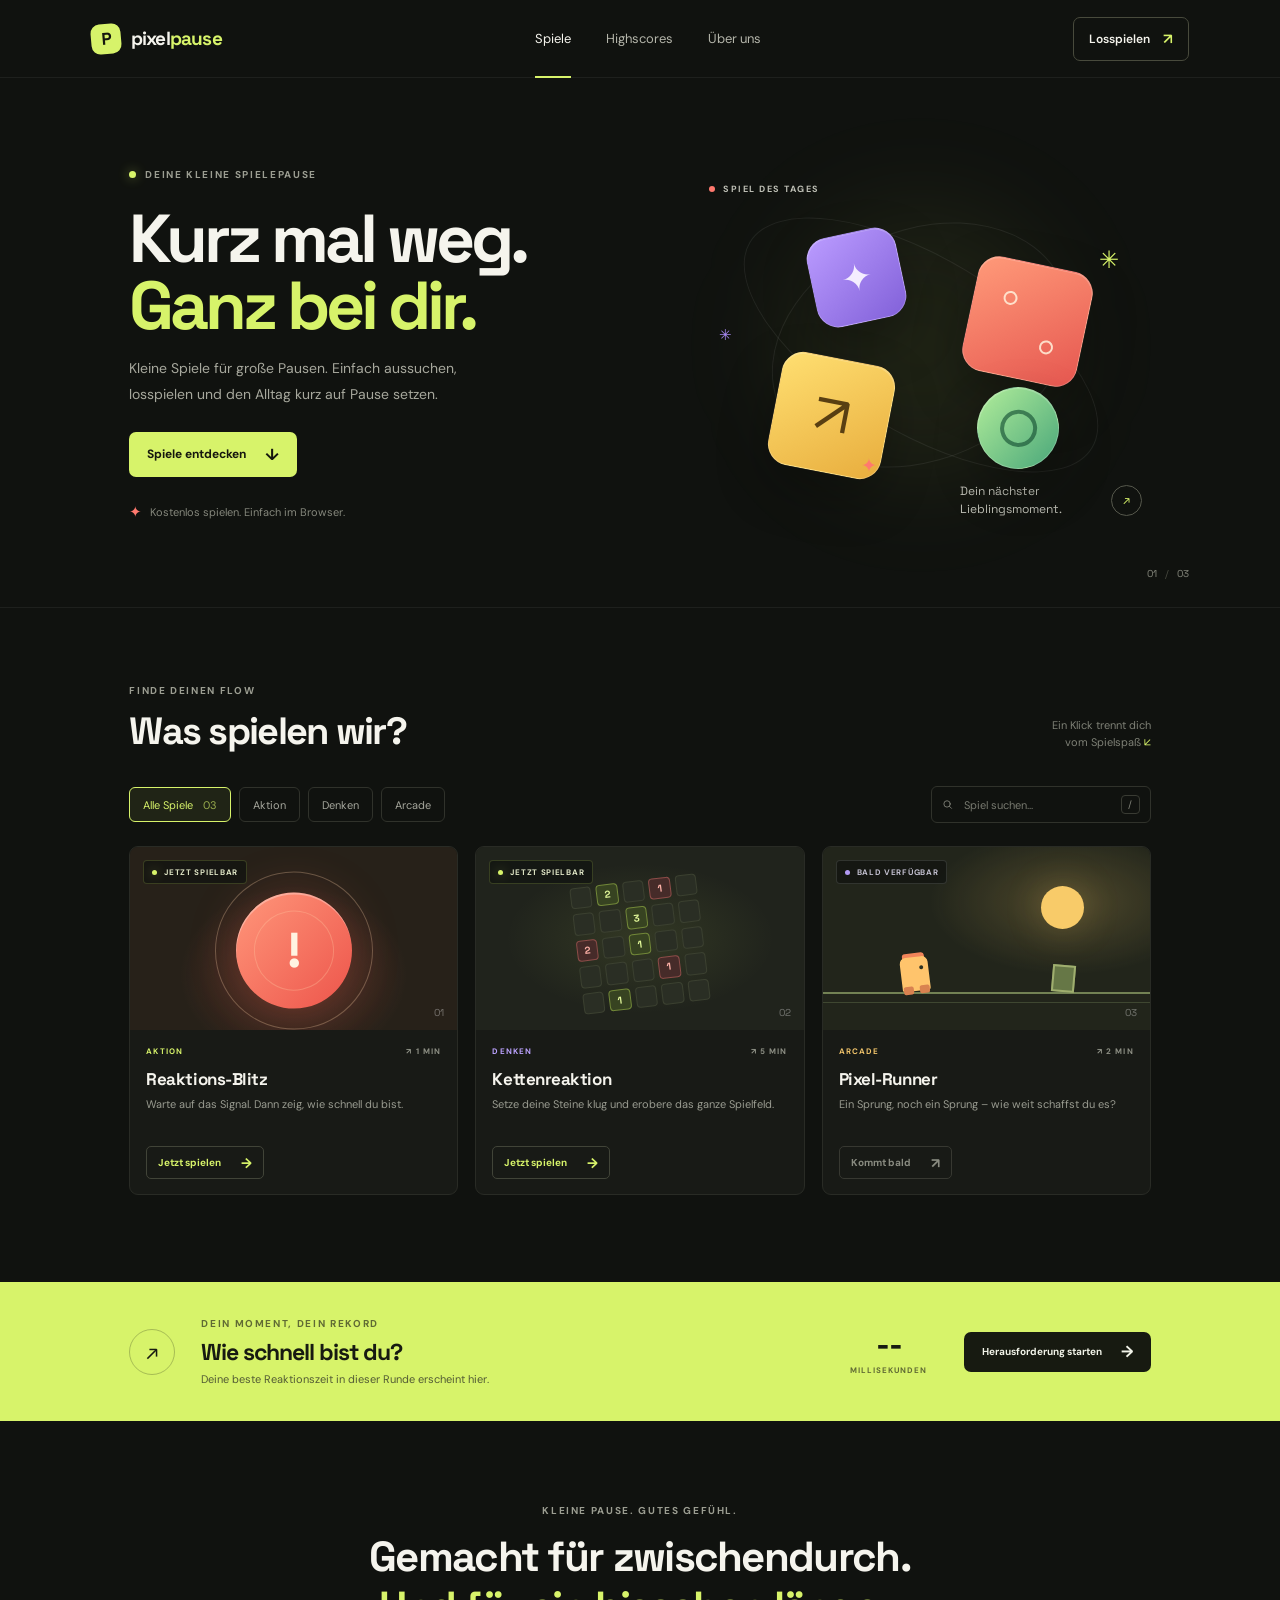
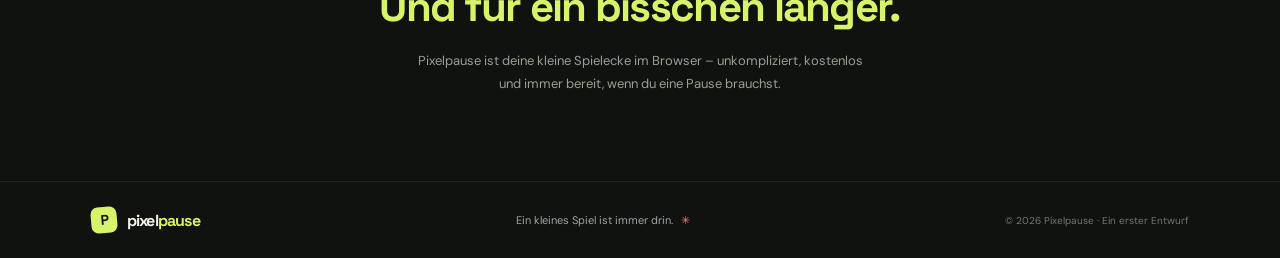
==== commit 7eca8c5a: "Implement Kettenreaktion minigame Co-authored-by: Copilot <223556219+Copilot@users.noreply.github.co" ====
--- a/index.html
+++ b/index.html
@@ -121,22 +121,25 @@
             </div>
           </article>
 
-          <article class="game-card" data-category="denken" data-search="memory merken paare gedächtnis">
-            <div class="card-art card-art-memory">
-              <span class="card-tag tag-coming">BALD VERFÜGBAR</span>
-              <div class="memory-art" aria-hidden="true">
-                <span class="memory-tile memory-one">✦</span>
-                <span class="memory-tile memory-two">?</span>
-                <span class="memory-tile memory-three">?</span>
-                <span class="memory-tile memory-four">✦</span>
+          <article class="game-card" data-category="denken" data-search="kettenreaktion strategie steine feld bot">
+            <div class="card-art card-art-chain">
+              <span class="card-tag"><span></span> JETZT SPIELBAR</span>
+              <div class="chain-preview" aria-hidden="true">
+                <span></span><span class="preview-you">2</span><span></span><span class="preview-bot">1</span><span></span>
+                <span></span><span></span><span class="preview-you">3</span><span></span><span></span>
+                <span class="preview-bot">2</span><span></span><span class="preview-you">1</span><span></span><span></span>
+                <span></span><span></span><span></span><span class="preview-bot">1</span><span></span>
+                <span></span><span class="preview-you">1</span><span></span><span></span><span></span>
               </div>
               <span class="art-number">02</span>
             </div>
             <div class="card-content">
-              <div class="card-meta"><span>DENKEN</span><span>↗ 3 MIN</span></div>
-              <h3>Pixel-Paare</h3>
-              <p>Finde zusammengehörige Karten. Wie gut ist dein Gedächtnis?</p>
-              <span class="card-play card-play-disabled">Kommt bald <span aria-hidden="true">↗</span></span>
+              <div class="card-meta"><span>DENKEN</span><span>↗ 5 MIN</span></div>
+              <h3>Kettenreaktion</h3>
+              <p>Setze deine Steine klug und erobere das ganze Spielfeld.</p>
+              <a class="card-play" href="kettenreaktion.html">
+                Jetzt spielen <span aria-hidden="true">→</span>
+              </a>
             </div>
           </article>
 
--- a/styles.css
+++ b/styles.css
@@ -654,6 +654,48 @@
   background:
     radial-gradient(ellipse at 75% 30%, rgba(255, 211, 107, 0.2), transparent 40%),
     #22251b;
+}
+
+.card-art-chain {
+  background:
+    radial-gradient(ellipse at center, rgba(215, 243, 106, 0.1), transparent 58%),
+    #20231c;
+}
+
+.chain-preview {
+  position: absolute;
+  top: 53%;
+  left: 50%;
+  display: grid;
+  width: 127px;
+  aspect-ratio: 1;
+  grid-template-columns: repeat(5, 1fr);
+  gap: 5px;
+  transform: translate(-50%, -50%) rotate(-7deg);
+}
+
+.chain-preview span {
+  display: grid;
+  place-items: center;
+  border: 1px solid #3b4030;
+  border-radius: 4px;
+  background: #2a2e24;
+  color: #e4fa9b;
+  font-family: var(--font-display);
+  font-size: 10px;
+  font-weight: 700;
+}
+
+.chain-preview .preview-you {
+  border-color: #718738;
+  background: #374321;
+  color: #e4fa9b;
+}
+
+.chain-preview .preview-bot {
+  border-color: #8c4c48;
+  background: #462b29;
+  color: #ffb2a8;
 }
 
 .card-tag {
@@ -1539,6 +1581,16 @@
     left: 22px;
   }
 
+  .chain-preview {
+    width: 83%;
+    gap: 3px;
+  }
+
+  .chain-preview span {
+    border-radius: 3px;
+    font-size: 8px;
+  }
+
   .card-content {
     padding: 14px 12px 13px;
   }
@@ -1684,3 +1736,678 @@
     transition-duration: 0.01ms !important;
   }
 }
+
+.chain-page {
+  min-height: 100vh;
+}
+
+.chain-page [hidden] {
+  display: none !important;
+}
+
+.chain-main {
+  width: min(1120px, 86%);
+  margin: 0 auto;
+  padding: 31px 0 75px;
+}
+
+.chain-back {
+  display: inline-flex;
+  align-items: center;
+  gap: 9px;
+  color: #a4a69a;
+  font-size: 11px;
+  transition: color 150ms ease;
+}
+
+.chain-back:hover {
+  color: var(--lime);
+}
+
+.chain-back span {
+  font-size: 16px;
+}
+
+.chain-heading {
+  display: flex;
+  align-items: end;
+  justify-content: space-between;
+  gap: 20px;
+  margin: 32px 0 27px;
+}
+
+.chain-heading .eyebrow {
+  display: flex;
+  align-items: center;
+  gap: 8px;
+}
+
+.chain-heading h1 {
+  margin: 12px 0 7px;
+  font-size: clamp(36px, 5vw, 54px);
+  letter-spacing: -2.7px;
+  line-height: 1;
+}
+
+.chain-heading h1 span {
+  color: var(--lime);
+}
+
+.chain-intro {
+  max-width: 470px;
+  margin: 0;
+  color: #a1a397;
+  font-size: 13px;
+  line-height: 1.65;
+}
+
+.chain-player-legend {
+  display: flex;
+  align-items: center;
+  gap: 19px;
+  padding-bottom: 5px;
+  color: #b7b8ad;
+  font-size: 11px;
+}
+
+.chain-player-legend > span {
+  display: flex;
+  align-items: center;
+  gap: 7px;
+}
+
+.legend-dot,
+.turn-indicator {
+  display: inline-block;
+  width: 9px;
+  height: 9px;
+  border-radius: 50%;
+}
+
+.legend-you,
+.turn-indicator.is-human {
+  background: var(--lime);
+  box-shadow: 0 0 10px rgba(215, 243, 106, 0.42);
+}
+
+.legend-bot,
+.turn-indicator.is-bot {
+  background: #ff8178;
+  box-shadow: 0 0 10px rgba(255, 129, 120, 0.38);
+}
+
+.chain-layout {
+  display: grid;
+  grid-template-columns: minmax(0, 1fr) 315px;
+  align-items: start;
+  gap: 19px;
+}
+
+.chain-game-panel,
+.chain-side-card {
+  border: 1px solid #2e3029;
+  border-radius: 10px;
+  background: #171915;
+}
+
+.chain-game-panel {
+  min-width: 0;
+  padding: 19px;
+}
+
+.chain-game-top {
+  display: flex;
+  align-items: center;
+  justify-content: space-between;
+  gap: 12px;
+}
+
+.chain-turn-label {
+  display: flex;
+  align-items: center;
+  gap: 9px;
+  font-family: var(--font-display);
+  font-size: 13px;
+  font-weight: 600;
+}
+
+.turn-indicator {
+  width: 8px;
+  height: 8px;
+  background: #7c7f73;
+}
+
+.chain-stats {
+  display: flex;
+  align-items: center;
+  gap: 16px;
+  color: #818379;
+  font-size: 10px;
+}
+
+.chain-stats strong {
+  margin-left: 4px;
+  color: #e7e8df;
+  font-family: var(--font-display);
+  font-size: 11px;
+}
+
+.chain-status {
+  min-height: 35px;
+  margin: 13px 0 12px;
+  padding: 9px 11px;
+  border: 1px solid #303329;
+  border-radius: 5px;
+  background: #1d2019;
+  color: #b7b9ac;
+  font-size: 11px;
+  line-height: 1.5;
+}
+
+.chain-status.is-alert {
+  border-color: rgba(255, 129, 120, 0.35);
+  color: #ffb0a7;
+}
+
+.chain-status.is-success {
+  border-color: rgba(215, 243, 106, 0.3);
+  color: #e1f4a1;
+}
+
+.chain-board {
+  display: grid;
+  width: min(100%, 520px);
+  aspect-ratio: 1;
+  grid-template-columns: repeat(5, minmax(0, 1fr));
+  gap: clamp(5px, 1.1vw, 10px);
+  margin: 0 auto;
+  padding: clamp(8px, 1.5vw, 13px);
+  border: 1px solid #363930;
+  border-radius: 9px;
+  background:
+    radial-gradient(ellipse at center, rgba(215, 243, 106, 0.035), transparent 70%),
+    #10120f;
+  touch-action: manipulation;
+}
+
+.chain-cell {
+  position: relative;
+  display: grid;
+  min-width: 0;
+  min-height: 0;
+  place-items: center;
+  overflow: hidden;
+  border: 1px solid #303229;
+  border-radius: 6px;
+  background: #1b1e18;
+  color: #f5f4ed;
+  cursor: pointer;
+  transition: background 130ms ease, border-color 130ms ease, transform 130ms ease;
+}
+
+.chain-cell:hover:not(:disabled) {
+  z-index: 1;
+  border-color: #9db24f;
+  background: #24291c;
+  transform: scale(1.035);
+}
+
+.chain-cell:disabled {
+  cursor: default;
+}
+
+.chain-cell.is-empty {
+  background: #171a15;
+}
+
+.chain-cell.is-setup-selected {
+  border: 2px solid var(--lime);
+  background: #252b1b;
+  box-shadow: inset 0 0 0 2px rgba(215, 243, 106, 0.12), 0 0 14px rgba(215, 243, 106, 0.12);
+}
+
+.chain-cell.cell-you {
+  border-color: #718738;
+  background: linear-gradient(145deg, #343e20, #242b1b);
+  color: #e4fa9b;
+}
+
+.chain-cell.cell-bot {
+  border-color: #8c4c48;
+  background: linear-gradient(145deg, #462b29, #2d211f);
+  color: #ffb2a8;
+}
+
+.chain-cell.is-last-move::after {
+  position: absolute;
+  top: 5px;
+  right: 5px;
+  width: 5px;
+  height: 5px;
+  border-radius: 50%;
+  background: currentColor;
+  content: "";
+}
+
+.chain-cell.is-exploding {
+  animation: chain-flash 500ms ease-out;
+}
+
+@keyframes chain-flash {
+  0% {
+    box-shadow: inset 0 0 0 3px var(--lime), 0 0 20px rgba(215, 243, 106, 0.35);
+    transform: scale(1.07);
+  }
+  100% {
+    box-shadow: none;
+    transform: scale(1);
+  }
+}
+
+.cell-count {
+  font-family: var(--font-display);
+  font-size: clamp(17px, 3.5vw, 27px);
+  font-weight: 700;
+  line-height: 1;
+}
+
+.chain-setup {
+  width: min(100%, 520px);
+  margin: 15px auto 0;
+  padding-top: 13px;
+  border-top: 1px solid #2c2e28;
+}
+
+.setup-heading {
+  margin-bottom: 11px;
+  color: #d7d8ce;
+  font-family: var(--font-display);
+  font-size: 11px;
+  font-weight: 600;
+}
+
+.setup-fields {
+  display: grid;
+  grid-template-columns: 1fr 1fr;
+  gap: 10px;
+}
+
+.setup-fields label {
+  display: grid;
+  gap: 6px;
+  color: #a4a69b;
+  font-size: 10px;
+}
+
+.setup-fields select {
+  width: 100%;
+  min-height: 36px;
+  padding: 0 10px;
+  border: 1px solid #3a3c33;
+  border-radius: 5px;
+  background: #20221d;
+  color: #f2f2eb;
+  font-size: 11px;
+}
+
+.chain-start-button {
+  width: 100%;
+  min-height: 39px;
+  margin-top: 12px;
+}
+
+.chain-start-button:disabled {
+  background: #3a3d32;
+  color: #85877c;
+  cursor: not-allowed;
+  transform: none;
+}
+
+.chain-live-controls {
+  display: flex;
+  justify-content: end;
+  width: min(100%, 520px);
+  margin: 14px auto 0;
+}
+
+.chain-secondary-button {
+  min-height: 37px;
+  padding: 0 13px;
+  border: 1px solid #414338;
+  border-radius: 6px;
+  background: transparent;
+  color: #d3d4ca;
+  cursor: pointer;
+  font-size: 10px;
+  font-weight: 600;
+  transition: border-color 150ms ease, background 150ms ease;
+}
+
+.chain-secondary-button:hover {
+  border-color: #777a66;
+  background: rgba(255, 255, 255, 0.035);
+}
+
+.chain-result {
+  width: min(100%, 520px);
+  margin: 14px auto 0;
+  padding: 17px;
+  border: 1px solid rgba(215, 243, 106, 0.2);
+  border-radius: 7px;
+  background: rgba(215, 243, 106, 0.045);
+}
+
+.chain-result .eyebrow {
+  color: var(--lime);
+}
+
+.chain-result h2 {
+  margin: 6px 0 4px;
+  font-size: 21px;
+  letter-spacing: -0.7px;
+}
+
+.result-summary {
+  margin: 0;
+  color: #a9aa9f;
+  font-size: 11px;
+  line-height: 1.6;
+}
+
+.result-score {
+  display: flex;
+  align-items: center;
+  justify-content: space-between;
+  margin-top: 13px;
+  padding-top: 11px;
+  border-top: 1px solid #373a2d;
+  color: #aeb0a4;
+  font-size: 11px;
+}
+
+.result-score strong {
+  color: var(--lime);
+  font-family: var(--font-display);
+  font-size: 22px;
+}
+
+.result-actions {
+  display: flex;
+  flex-wrap: wrap;
+  gap: 8px;
+  margin-top: 12px;
+}
+
+.result-actions .button {
+  min-height: 37px;
+  font-size: 10px;
+}
+
+.chain-sidebar {
+  display: grid;
+  gap: 14px;
+}
+
+.chain-side-card {
+  padding: 17px;
+}
+
+.chain-side-card h2 {
+  margin: 8px 0 13px;
+  font-size: 18px;
+  letter-spacing: -0.65px;
+}
+
+.chain-side-card .eyebrow {
+  font-size: 9px;
+}
+
+.chain-rules {
+  display: grid;
+  gap: 12px;
+  margin: 0;
+  padding: 0;
+  list-style: none;
+}
+
+.chain-rules li {
+  display: grid;
+  grid-template-columns: 23px 1fr;
+  align-items: start;
+  gap: 9px;
+}
+
+.chain-rules li > span {
+  display: grid;
+  width: 22px;
+  height: 22px;
+  place-items: center;
+  border: 1px solid #4d5833;
+  border-radius: 50%;
+  color: var(--lime);
+  font-family: var(--font-display);
+  font-size: 10px;
+}
+
+.chain-rules p {
+  margin: 2px 0 0;
+  color: #a5a69c;
+  font-size: 10px;
+  line-height: 1.55;
+}
+
+.critical-note {
+  display: flex;
+  align-items: center;
+  gap: 8px;
+  margin-top: 15px;
+  padding: 9px;
+  border-radius: 5px;
+  background: #20231b;
+  color: #bdc39f;
+  font-size: 9px;
+}
+
+.critical-note span {
+  color: var(--lime);
+  font-size: 15px;
+}
+
+.highscore-heading {
+  display: flex;
+  align-items: center;
+  justify-content: space-between;
+}
+
+.highscore-heading h2 {
+  margin-bottom: 0;
+}
+
+.trophy-icon {
+  display: grid;
+  width: 32px;
+  height: 32px;
+  place-items: center;
+  border: 1px solid #454938;
+  border-radius: 50%;
+  color: var(--lime);
+  font-size: 16px;
+}
+
+.highscore-explainer {
+  margin: 12px 0;
+  color: #999b90;
+  font-size: 10px;
+  line-height: 1.6;
+}
+
+.highscore-list {
+  display: grid;
+  gap: 7px;
+  margin: 0;
+  padding: 0;
+  list-style: none;
+}
+
+.highscore-empty {
+  padding: 11px 9px;
+  border: 1px dashed #3b3d34;
+  border-radius: 5px;
+  color: #85877c;
+  font-size: 10px;
+  text-align: center;
+}
+
+.highscore-item {
+  display: grid;
+  grid-template-columns: 21px 1fr auto;
+  align-items: center;
+  gap: 8px;
+  padding: 8px 9px;
+  border-radius: 5px;
+  background: #20221d;
+}
+
+.highscore-rank {
+  color: #898b80;
+  font-family: var(--font-display);
+  font-size: 10px;
+}
+
+.highscore-detail {
+  display: grid;
+  gap: 3px;
+  color: #c1c2b8;
+  font-size: 10px;
+}
+
+.highscore-detail small {
+  color: #818378;
+  font-size: 8px;
+}
+
+.highscore-points {
+  color: var(--lime);
+  font-family: var(--font-display);
+  font-size: 14px;
+  font-weight: 700;
+}
+
+.storage-note {
+  margin: 11px 0 0;
+  color: #77796f;
+  font-size: 9px;
+  line-height: 1.5;
+}
+
+@media (max-width: 900px) {
+  .chain-main {
+    width: 90%;
+  }
+
+  .chain-layout {
+    grid-template-columns: minmax(0, 1fr) 275px;
+  }
+
+  .chain-game-panel {
+    padding: 14px;
+  }
+
+  .chain-side-card {
+    padding: 14px;
+  }
+}
+
+@media (max-width: 700px) {
+  .chain-main {
+    width: auto;
+    padding: 23px 18px 49px;
+  }
+
+  .chain-heading {
+    align-items: start;
+    flex-direction: column;
+    gap: 14px;
+    margin: 25px 0 20px;
+  }
+
+  .chain-heading h1 {
+    font-size: 41px;
+  }
+
+  .chain-intro {
+    font-size: 12px;
+  }
+
+  .chain-player-legend {
+    padding: 0;
+  }
+
+  .chain-layout {
+    grid-template-columns: 1fr;
+  }
+
+  .chain-game-panel {
+    padding: 12px;
+  }
+
+  .chain-board {
+    gap: 5px;
+    padding: 7px;
+  }
+
+  .chain-cell {
+    border-radius: 4px;
+  }
+
+  .cell-count {
+    font-size: clamp(16px, 6vw, 24px);
+  }
+
+  .chain-sidebar {
+    grid-template-columns: 1fr;
+  }
+
+  .chain-side-card {
+    padding: 16px;
+  }
+
+  .chain-rules {
+    gap: 10px;
+  }
+
+  .chain-stats {
+    gap: 9px;
+    font-size: 9px;
+  }
+
+  .chain-turn-label {
+    font-size: 11px;
+  }
+}
+
+@media (max-width: 390px) {
+  .chain-main {
+    padding-right: 12px;
+    padding-left: 12px;
+  }
+
+  .chain-game-panel {
+    padding: 9px;
+  }
+
+  .chain-stats {
+    flex-direction: column;
+    align-items: end;
+    gap: 2px;
+  }
+
+  .chain-board {
+    gap: 4px;
+    padding: 6px;
+  }
+
+  .setup-fields {
+    grid-template-columns: 1fr;
+  }
+}
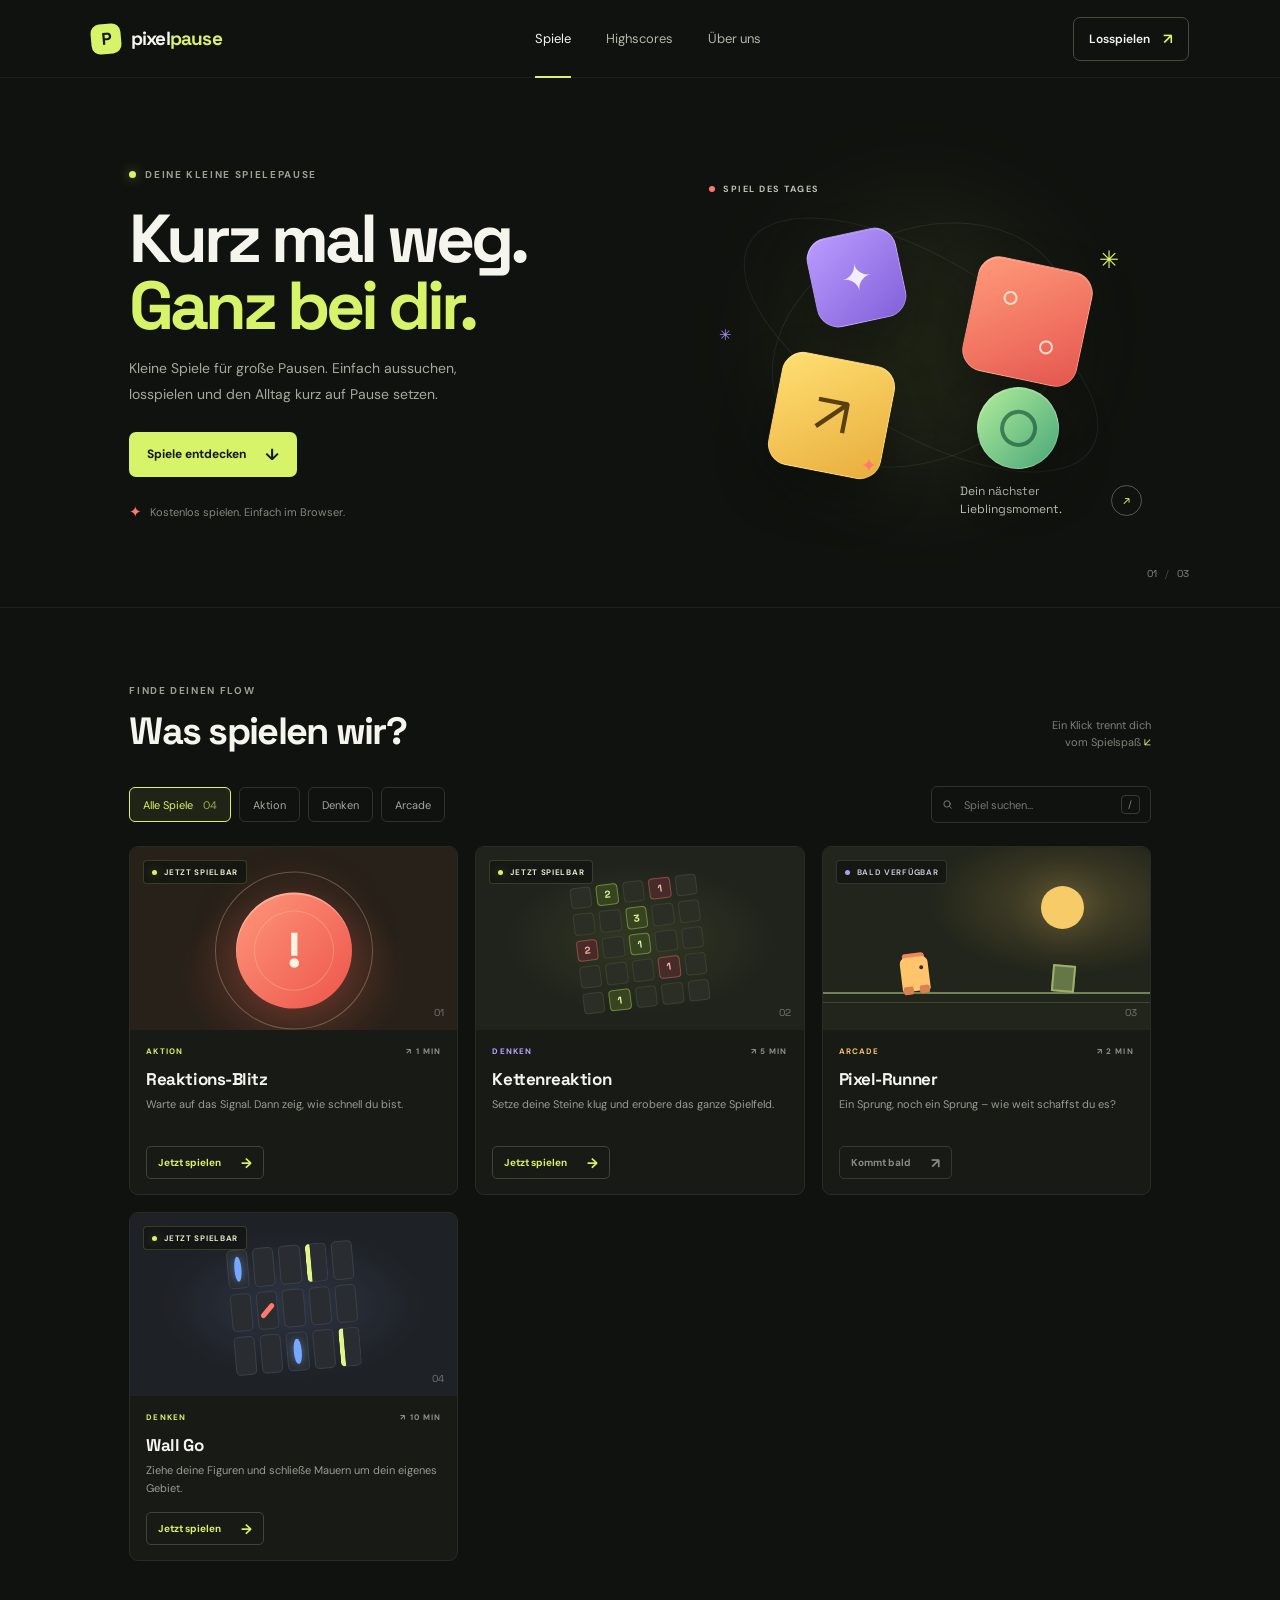
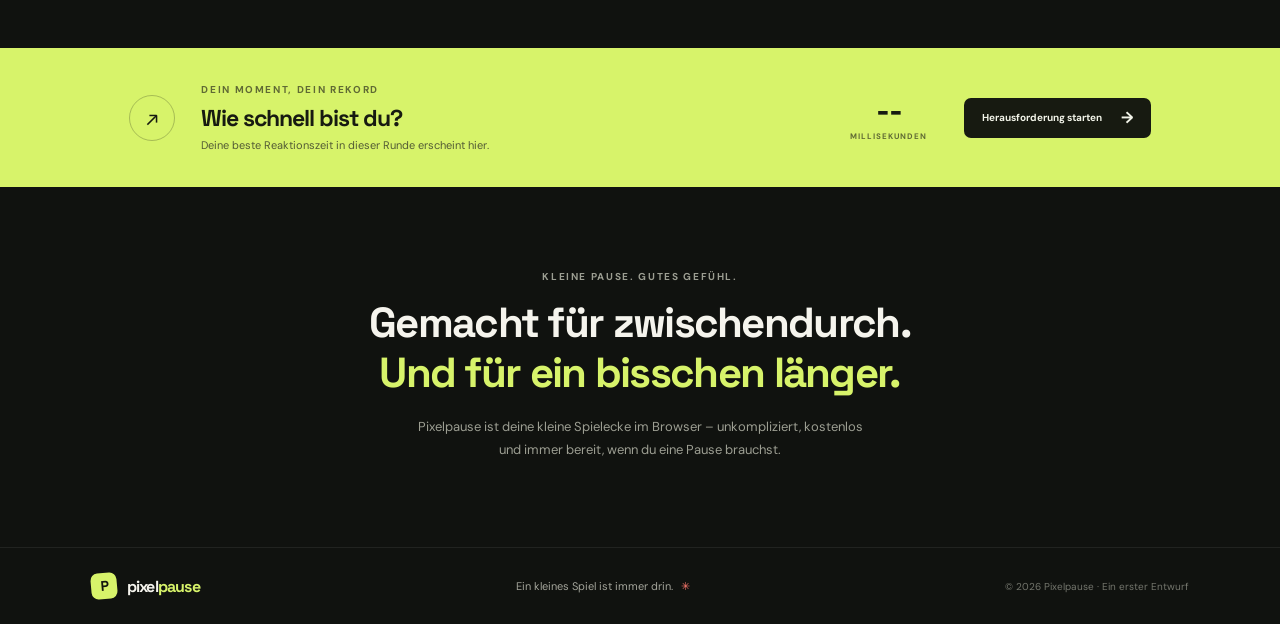
==== commit 281746f2: "Add Wall Go game Co-authored-by: Copilot <223556219+Copilot@users.noreply.github.com>" ====
--- a/index.html
+++ b/index.html
@@ -83,7 +83,7 @@
 
         <div class="game-tools">
           <div class="filter-list" role="group" aria-label="Spiele nach Kategorie filtern">
-            <button class="filter-chip is-active" type="button" data-filter="alle" aria-pressed="true">Alle Spiele <span>03</span></button>
+            <button class="filter-chip is-active" type="button" data-filter="alle" aria-pressed="true">Alle Spiele <span>04</span></button>
             <button class="filter-chip" type="button" data-filter="aktion" aria-pressed="false">Aktion</button>
             <button class="filter-chip" type="button" data-filter="denken" aria-pressed="false">Denken</button>
             <button class="filter-chip" type="button" data-filter="arcade" aria-pressed="false">Arcade</button>
@@ -159,6 +159,27 @@
               <h3>Pixel-Runner</h3>
               <p>Ein Sprung, noch ein Sprung – wie weit schaffst du es?</p>
               <span class="card-play card-play-disabled">Kommt bald <span aria-hidden="true">↗</span></span>
+            </div>
+          </article>
+
+          <article class="game-card" data-category="denken" data-search="wall go mauern gebiete strategie brett bot">
+            <div class="card-art card-art-wallgo">
+              <span class="card-tag"><span></span> JETZT SPIELBAR</span>
+              <div class="wallgo-preview" aria-hidden="true">
+                <span class="wallgo-preview-piece piece-blue"></span>
+                <span></span><span></span><span class="wallgo-preview-wall"></span><span></span>
+                <span></span><span class="wallgo-preview-piece piece-coral"></span><span></span><span></span><span></span>
+                <span></span><span></span><span class="wallgo-preview-piece piece-blue"></span><span></span><span class="wallgo-preview-wall"></span>
+              </div>
+              <span class="art-number">04</span>
+            </div>
+            <div class="card-content">
+              <div class="card-meta"><span>DENKEN</span><span>↗ 10 MIN</span></div>
+              <h3>Wall Go</h3>
+              <p>Ziehe deine Figuren und schließe Mauern um dein eigenes Gebiet.</p>
+              <a class="card-play" href="wallgo.html">
+                Jetzt spielen <span aria-hidden="true">→</span>
+              </a>
             </div>
           </article>
         </div>
--- a/styles.css
+++ b/styles.css
@@ -1831,7 +1831,9 @@
 }
 
 .legend-bot,
-.turn-indicator.is-bot {
+.turn-indicator.is-bot,
+.legend-player-two,
+.turn-indicator.is-player-two {
   background: #ff8178;
   box-shadow: 0 0 10px rgba(255, 129, 120, 0.38);
 }
@@ -1972,6 +1974,7 @@
   color: #e4fa9b;
 }
 
+.chain-cell.cell-player-two,
 .chain-cell.cell-bot {
   border-color: #8c4c48;
   background: linear-gradient(145deg, #462b29, #2d211f);
@@ -2411,3 +2414,609 @@
     grid-template-columns: 1fr;
   }
 }
+
+/* Wall Go */
+.card-art-wallgo {
+  background:
+    radial-gradient(ellipse at center, rgba(137, 166, 255, 0.14), transparent 58%),
+    #1e2125;
+}
+
+.wallgo-preview {
+  position: absolute;
+  top: 52%;
+  left: 50%;
+  width: 126px;
+  height: 126px;
+  display: grid;
+  grid-template-columns: repeat(5, 1fr);
+  gap: 5px;
+  transform: translate(-50%, -50%) rotate(-5deg);
+}
+
+.wallgo-preview span {
+  position: relative;
+  border: 1px solid #3b4048;
+  border-radius: 5px;
+  background: #292d32;
+}
+
+.wallgo-preview-piece::after {
+  position: absolute;
+  inset: 6px;
+  display: grid;
+  place-items: center;
+  border-radius: 50%;
+  content: "";
+}
+
+.wallgo-preview .piece-blue::after {
+  background: #75a9ff;
+  box-shadow: 0 0 10px rgba(117, 169, 255, 0.55);
+}
+
+.wallgo-preview .piece-coral::after {
+  border-radius: 4px;
+  background: #ff796e;
+  transform: rotate(45deg) scale(0.72);
+}
+
+.wallgo-preview-wall {
+  border-left: 5px solid #e2f58a !important;
+}
+
+.wallgo-page {
+  background: #10120f;
+}
+
+.wallgo-main {
+  max-width: 1180px;
+  margin: 0 auto;
+  padding: 34px 28px 70px;
+}
+
+.wallgo-back {
+  display: inline-flex;
+  align-items: center;
+  gap: 8px;
+  margin-bottom: 24px;
+  color: #9c9e92;
+  font-size: 12px;
+}
+
+.wallgo-back:hover {
+  color: var(--lime);
+}
+
+.wallgo-heading {
+  display: flex;
+  align-items: end;
+  justify-content: space-between;
+  margin-bottom: 24px;
+}
+
+.wallgo-heading h1 {
+  margin: 9px 0 7px;
+  font-size: clamp(38px, 5vw, 58px);
+  letter-spacing: -3px;
+}
+
+.wallgo-heading h1 span {
+  color: var(--lime);
+}
+
+.wallgo-heading p:last-child {
+  margin: 0;
+  color: #9c9e92;
+  font-size: 13px;
+}
+
+.wallgo-icon-button {
+  width: 38px;
+  height: 38px;
+  border: 1px solid #42453a;
+  border-radius: 50%;
+  background: transparent;
+  color: var(--lime);
+  cursor: pointer;
+  font-weight: 700;
+}
+
+.wallgo-layout {
+  display: grid;
+  grid-template-columns: minmax(0, 1fr) 290px;
+  gap: 18px;
+}
+
+.wallgo-game,
+.wallgo-side-card {
+  border: 1px solid #2b2e27;
+  border-radius: 10px;
+  background: #181a16;
+}
+
+.wallgo-game {
+  min-width: 0;
+  padding: 18px;
+}
+
+.wallgo-topbar {
+  display: flex;
+  align-items: center;
+  justify-content: space-between;
+  min-height: 42px;
+  margin-bottom: 10px;
+  padding: 0 2px;
+}
+
+.wallgo-turn {
+  display: flex;
+  align-items: center;
+  gap: 9px;
+  font-size: 13px;
+}
+
+.wallgo-turn > span {
+  width: 9px;
+  height: 9px;
+  border-radius: 50%;
+  background: #75a9ff;
+}
+
+.wallgo-turn > span.is-coral {
+  background: #ff796e;
+}
+
+.wallgo-walls {
+  display: flex;
+  align-items: baseline;
+  gap: 8px;
+  color: #92958a;
+  font-size: 11px;
+}
+
+.wallgo-walls strong {
+  color: var(--lime);
+  font-family: var(--font-display);
+  font-size: 18px;
+}
+
+.wallgo-status {
+  min-height: 36px;
+  margin: 0 0 10px;
+  padding: 9px 11px;
+  border: 1px solid #32352c;
+  border-radius: 7px;
+  background: #20231d;
+  color: #bbbdae;
+  font-size: 12px;
+}
+
+.wallgo-board-wrap {
+  max-width: 620px;
+  margin: 0 auto;
+  padding: 8px;
+}
+
+.wallgo-board {
+  display: grid;
+  aspect-ratio: 1;
+  grid-template-columns: repeat(7, 1fr);
+  border: 2px solid #4b4e40;
+  background: #252920;
+  gap: 1px;
+  box-shadow: 0 18px 44px rgba(0, 0, 0, 0.25);
+}
+
+.wallgo-cell {
+  position: relative;
+  min-width: 0;
+  padding: 0;
+  border: 0;
+  background: #30342b;
+  color: inherit;
+  cursor: pointer;
+}
+
+.wallgo-cell:nth-child(odd) {
+  background: #34382f;
+}
+
+.wallgo-cell.is-own-piece {
+  box-shadow: inset 0 0 0 2px rgba(215, 243, 106, 0.7);
+  background: #3a402f;
+}
+
+.wallgo-cell.is-valid-target,
+.wallgo-cell.is-free-target {
+  box-shadow: inset 0 0 0 2px rgba(215, 243, 106, 0.48);
+  background: #3b4231;
+}
+
+.wallgo-cell.is-wall-target {
+  box-shadow: inset 0 0 0 3px rgba(215, 243, 106, 0.8);
+}
+
+.wallgo-piece {
+  position: absolute;
+  z-index: 3;
+  inset: 18%;
+  display: grid;
+  place-items: center;
+  border: 2px solid rgba(255, 255, 255, 0.28);
+  border-radius: 50%;
+  font-size: clamp(12px, 2.4vw, 26px);
+  line-height: 1;
+  pointer-events: none;
+  box-shadow: 0 5px 12px rgba(0, 0, 0, 0.32);
+}
+
+.wallgo-piece.piece-blue {
+  background: #75a9ff;
+  color: #17325d;
+}
+
+.wallgo-piece.piece-coral {
+  border-radius: 18%;
+  background: #ff796e;
+  color: #5d201c;
+  transform: rotate(45deg);
+}
+
+.wallgo-piece.piece-coral::first-letter {
+  transform: rotate(-45deg);
+}
+
+.wallgo-wall {
+  position: absolute;
+  z-index: 5;
+  display: block;
+  background: #e3ef9a;
+  box-shadow: 0 0 8px rgba(215, 243, 106, 0.5);
+  pointer-events: none;
+}
+
+.wall-top {
+  top: -2px;
+  right: -1px;
+  left: -1px;
+  height: 5px;
+}
+
+.wall-bottom {
+  right: -1px;
+  bottom: -2px;
+  left: -1px;
+  height: 5px;
+}
+
+.wall-left {
+  top: -1px;
+  bottom: -1px;
+  left: -2px;
+  width: 5px;
+}
+
+.wall-right {
+  top: -1px;
+  right: -2px;
+  bottom: -1px;
+  width: 5px;
+}
+
+.wallgo-edge {
+  position: absolute;
+  z-index: 8;
+  border: 0;
+  background: transparent;
+  cursor: pointer;
+}
+
+.wallgo-edge:hover,
+.wallgo-edge:focus-visible {
+  background: rgba(215, 243, 106, 0.34);
+  outline: none;
+}
+
+.edge-top {
+  top: 0;
+  right: 10%;
+  left: 10%;
+  height: 18%;
+}
+
+.edge-bottom {
+  right: 10%;
+  bottom: 0;
+  left: 10%;
+  height: 18%;
+}
+
+.edge-left {
+  top: 10%;
+  bottom: 10%;
+  left: 0;
+  width: 18%;
+}
+
+.edge-right {
+  top: 10%;
+  right: 0;
+  bottom: 10%;
+  width: 18%;
+}
+
+.wallgo-setup,
+.wallgo-actions {
+  display: grid;
+  grid-template-columns: 1fr auto;
+  gap: 12px;
+  align-items: end;
+  margin-top: 14px;
+}
+
+.wallgo-setup[hidden],
+.wallgo-actions[hidden],
+.wallgo-result[hidden] {
+  display: none;
+}
+
+.wallgo-fields {
+  display: grid;
+  grid-template-columns: repeat(3, 1fr);
+  gap: 8px;
+}
+
+.wallgo-fields label {
+  display: grid;
+  gap: 6px;
+  color: #9c9e92;
+  font-size: 10px;
+  font-weight: 700;
+  letter-spacing: 0.4px;
+}
+
+.wallgo-fields select {
+  width: 100%;
+  height: 39px;
+  border: 1px solid #3b3e34;
+  border-radius: 6px;
+  background: #20231d;
+  color: var(--text);
+  font-size: 11px;
+}
+
+.wallgo-start {
+  min-width: 150px;
+}
+
+.wallgo-actions {
+  grid-template-columns: 1fr 1fr;
+}
+
+.wallgo-secondary {
+  min-height: 38px;
+  border: 1px solid #42453a;
+  border-radius: 6px;
+  background: transparent;
+  color: #c9cbbe;
+  cursor: pointer;
+  font-size: 11px;
+}
+
+.wallgo-result {
+  margin-top: 14px;
+  padding: 20px;
+  border: 1px solid #454936;
+  border-radius: 8px;
+  background: #20231d;
+  text-align: center;
+}
+
+.wallgo-result h2 {
+  margin: 7px 0;
+}
+
+.wallgo-result p {
+  color: #aaaC9f;
+  font-size: 12px;
+}
+
+.wallgo-score-list {
+  display: grid;
+  grid-template-columns: 1fr 1fr;
+  gap: 8px;
+  margin: 16px 0;
+}
+
+.wallgo-score-list div {
+  display: flex;
+  justify-content: space-between;
+  padding: 12px;
+  border: 1px solid #393c31;
+  border-radius: 6px;
+  font-size: 12px;
+}
+
+.wallgo-sidebar {
+  display: flex;
+  flex-direction: column;
+  gap: 18px;
+}
+
+.wallgo-side-card {
+  padding: 18px;
+}
+
+.wallgo-side-card h2 {
+  margin: 8px 0 16px;
+  font-size: 18px;
+  letter-spacing: -0.5px;
+}
+
+.wallgo-rules {
+  margin: 0;
+  padding: 0;
+  list-style: none;
+}
+
+.wallgo-rules li {
+  display: grid;
+  grid-template-columns: 30px 1fr;
+  gap: 9px;
+  margin-bottom: 12px;
+  color: #abadA1;
+  font-size: 11px;
+  line-height: 1.5;
+}
+
+.wallgo-rules li > span {
+  display: grid;
+  width: 27px;
+  height: 27px;
+  place-items: center;
+  border: 1px solid #4a4d3e;
+  border-radius: 50%;
+  color: var(--lime);
+  font-family: var(--font-display);
+  font-size: 10px;
+}
+
+.wallgo-rules p {
+  margin: 3px 0 0;
+}
+
+.wallgo-highscore-heading {
+  display: flex;
+  justify-content: space-between;
+}
+
+.wallgo-highscore-heading > span {
+  color: var(--lime);
+}
+
+.wallgo-highscores ol {
+  margin: 0;
+  padding: 0;
+  list-style: none;
+}
+
+.wallgo-highscores li {
+  display: grid;
+  grid-template-columns: 1fr auto;
+  gap: 3px;
+  padding: 9px 0;
+  border-top: 1px solid #30332a;
+  color: #a3a597;
+  font-size: 11px;
+}
+
+.wallgo-highscores li strong {
+  color: var(--lime);
+}
+
+.wallgo-highscores li small {
+  grid-column: 1 / -1;
+  color: #777a6f;
+}
+
+.wallgo-dialog {
+  width: min(520px, calc(100% - 32px));
+  border: 1px solid #454936;
+  border-radius: 10px;
+  background: #181a16;
+  color: var(--text);
+}
+
+.wallgo-dialog::backdrop {
+  background: rgba(8, 9, 7, 0.78);
+  backdrop-filter: blur(4px);
+}
+
+.wallgo-dialog-head {
+  display: flex;
+  align-items: center;
+  justify-content: space-between;
+}
+
+.wallgo-dialog-head h2 {
+  margin: 0;
+  font-size: 20px;
+}
+
+.wallgo-dialog-head button {
+  width: 32px;
+  height: 32px;
+  border: 1px solid #42453a;
+  border-radius: 50%;
+  background: transparent;
+  color: var(--text);
+  cursor: pointer;
+  font-size: 18px;
+}
+
+.wallgo-dialog ul {
+  margin: 16px 0 0;
+  padding-left: 20px;
+  color: #b0b1a5;
+  font-size: 13px;
+  line-height: 1.7;
+}
+
+@media (max-width: 900px) {
+  .wallgo-layout {
+    grid-template-columns: 1fr;
+  }
+
+  .wallgo-sidebar {
+    display: grid;
+    grid-template-columns: 1fr 1fr;
+  }
+}
+
+@media (max-width: 640px) {
+  .wallgo-main {
+    padding: 24px 12px 50px;
+  }
+
+  .wallgo-heading {
+    align-items: center;
+  }
+
+  .wallgo-heading p:last-child {
+    max-width: 270px;
+  }
+
+  .wallgo-layout,
+  .wallgo-sidebar {
+    grid-template-columns: 1fr;
+  }
+
+  .wallgo-game {
+    padding: 9px;
+  }
+
+  .wallgo-board-wrap {
+    padding: 3px;
+  }
+
+  .wallgo-fields {
+    grid-template-columns: 1fr;
+  }
+
+  .wallgo-setup {
+    grid-template-columns: 1fr;
+  }
+
+  .wallgo-start {
+    width: 100%;
+  }
+
+  .wallgo-walls span {
+    display: none;
+  }
+
+  .wallgo-piece {
+    inset: 14%;
+  }
+}
